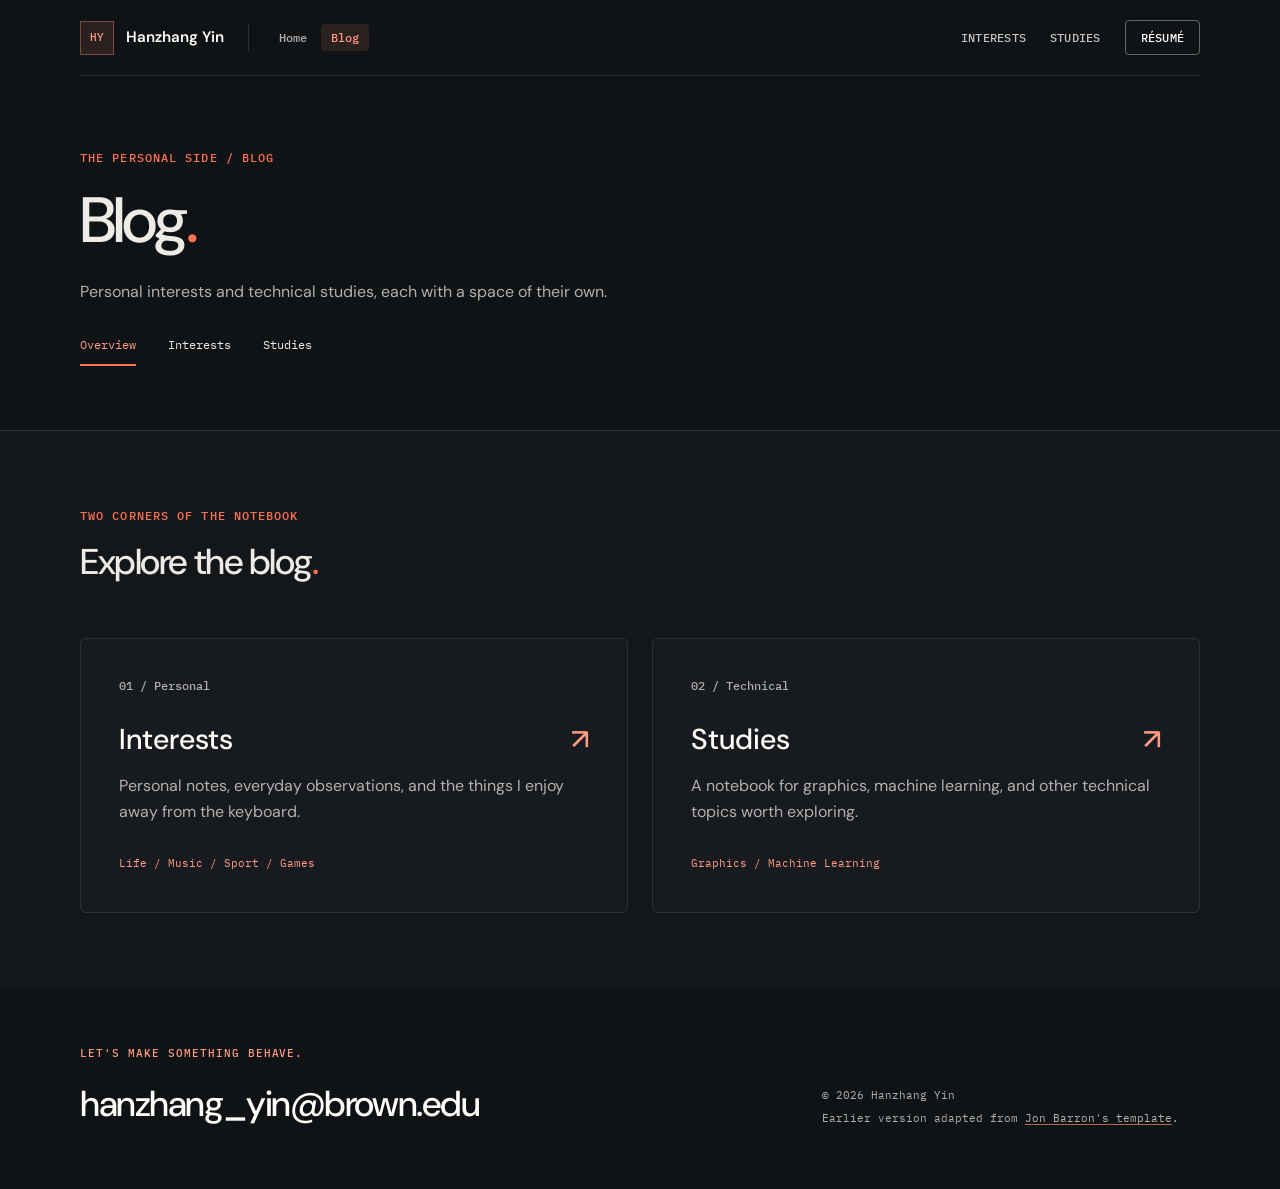
==== blog/blog.html @ fe423f57 "1. Re-frame webpage arrangement and style 2. Content Update - Sep 5th" ====
<!doctype html>
<html lang="en">
  <head>
    <meta charset="utf-8">
    <meta name="viewport" content="width=device-width, initial-scale=1">
    <meta name="description" content="Personal interests and technical studies, each with a space of their own.">
    <meta name="theme-color" content="#101316">
    <title>Blog — Hanzhang (Henry) Yin</title>
    <link rel="icon" type="image/x-icon" href="../images/favicon/favicon.ico">
    <link rel="stylesheet" href="../stylesheet.css">
  </head>
  <body class="blog-page">
    <a class="skip-link" href="#main-content">Skip to content</a>
    <header class="site-header">
      <nav class="site-nav shell" aria-label="Primary navigation">
        <div class="site-identity">
          <a class="wordmark" href="../index.html" aria-label="Hanzhang Yin, home">
            <span class="wordmark-mark" aria-hidden="true">HY</span>
            <span>Hanzhang Yin</span>
          </a>
          <div class="page-switch" role="group" aria-label="Page selection">
            <a href="../index.html">Home</a>
            <a href="blog.html" aria-current="page">Blog</a>
          </div>
        </div>
        <div class="nav-links">
          <a href="interests/blog-interests.html">Interests</a>
          <a href="studies/blog-studies.html">Studies</a>
          <a class="nav-resume" href="../data/CV_HanzhangYin.pdf">Résumé</a>
        </div>
      </nav>
    </header>

    <main id="main-content">
      <section class="blog-intro" id="top" aria-labelledby="blog-title">
        <div class="shell">
          <p class="eyebrow">The personal side / Blog</p>
          <h1 id="blog-title">Blog<span class="heading-period">.</span></h1>
          <p>Personal interests and technical studies, each with a space of their own.</p>
          <nav class="blog-subnav" aria-label="Blog pages">
            <a href="blog.html" aria-current="page">Overview</a>
            <a href="interests/blog-interests.html">Interests</a>
            <a href="studies/blog-studies.html">Studies</a>
          </nav>
        </div>
      </section>

      <section class="section section-paper" aria-labelledby="browse-heading">
        <div class="shell">
          <div class="section-heading compact-heading">
            <div>
              <p class="section-index">Two corners of the notebook</p>
              <h2 id="browse-heading">Explore the blog<span class="heading-period">.</span></h2>
            </div>
          </div>
          <div class="blog-category-grid">
            <a class="blog-category" href="interests/blog-interests.html" id="notes">
              <span class="project-kicker">01 / Personal</span>
              <h3>Interests <span aria-hidden="true">↗</span></h3>
              <p>Personal notes, everyday observations, and the things I enjoy away from the keyboard.</p>
              <span class="blog-category-meta">Life / Music / Sport / Games</span>
            </a>
            <a class="blog-category" href="studies/blog-studies.html" id="graphics-studies">
              <span class="project-kicker">02 / Technical</span>
              <h3>Studies <span aria-hidden="true">↗</span></h3>
              <p>A notebook for graphics, machine learning, and other technical topics worth exploring.</p>
              <span class="blog-category-meta">Graphics / Machine Learning</span>
            </a>
          </div>
        </div>
      </section>
    </main>

    <footer class="site-footer">
      <div class="shell footer-grid">
        <div>
          <p class="footer-kicker">Let's make something behave.</p>
          <a class="footer-email" href="mailto:hanzhang_yin@brown.edu">hanzhang_yin@brown.edu</a>
        </div>
        <div class="footer-meta">
          <p>© 2026 Hanzhang Yin</p>
          <p>
            Earlier version adapted from
            <a href="https://github.com/jonbarron/jonbarron.github.io" target="_blank" rel="noopener noreferrer">Jon Barron's template</a>.
          </p>
        </div>
      </div>
    </footer>
  </body>
</html>
---- stylesheet.css ----
@import url("https://fonts.googleapis.com/css2?family=DM+Sans:wght@400;500;600&family=IBM+Plex+Mono:wght@400;500&display=swap");

:root {
  --ink: #101316;
  --ink-soft: #171b1f;
  --paper: #14171a;
  --paper-deep: #282b2f;
  --cream: #1b1e22;
  --white: #fffdf8;
  --text: #eeeae5;
  --muted: #b3b0ac;
  --line: #2d3033;
  --line-dark: #2d3033;
  --accent: #ff7354;
  --accent-bright: #ff9b82;
  --display: "DM Sans", "Helvetica Neue", Arial, sans-serif;
  --mono: "IBM Plex Mono", "SFMono-Regular", Consolas, monospace;
  --shell: 1120px;
}

* {
  box-sizing: border-box;
}

html {
  scroll-behavior: smooth;
  scroll-padding-top: 24px;
}

::selection {
  background: #ff7354;
  color: #101316;
}

body {
  margin: 0;
  background: var(--paper);
  color: var(--text);
  font-family: var(--display);
  font-size: 16px;
  line-height: 1.65;
  -webkit-font-smoothing: antialiased;
}

img {
  display: block;
  width: 100%;
  max-width: 100%;
}

a {
  color: inherit;
  text-decoration-color: #b96855;
  text-underline-offset: 0.22em;
  transition: color 160ms ease, border-color 160ms ease, background-color 160ms ease;
}

a:hover {
  color: var(--accent);
}

a:focus-visible {
  outline: 2px solid var(--accent-bright);
  outline-offset: 4px;
}

h1,
h2,
h3,
h4,
p {
  margin-top: 0;
}

h1,
h2,
h3,
h4 {
  line-height: 1.08;
}

.shell {
  width: min(var(--shell), calc(100% - 64px));
  margin-inline: auto;
}

.skip-link {
  position: fixed;
  z-index: 100;
  top: 12px;
  left: 12px;
  padding: 8px 12px;
  transform: translateY(-150%);
  background: var(--accent);
  color: var(--ink);
  font: 500 0.8rem/1 var(--mono);
}

.skip-link:focus {
  transform: translateY(0);
}

.site-header {
  position: absolute;
  z-index: 20;
  top: 0;
  right: 0;
  left: 0;
  color: var(--white);
}

.site-nav {
  min-height: 76px;
  display: flex;
  align-items: center;
  justify-content: space-between;
  border-bottom: 1px solid var(--line-dark);
}

.wordmark {
  display: inline-flex;
  align-items: center;
  gap: 12px;
  color: var(--white);
  font-size: 0.95rem;
  font-weight: 600;
  text-decoration: none;
}

.wordmark:hover {
  color: var(--white);
}

.site-identity {
  display: flex;
  align-items: center;
  gap: 24px;
  flex-shrink: 0;
}

.page-switch {
  display: flex;
  gap: 4px;
  padding-left: 20px;
  border-left: 1px solid var(--line);
}

.page-switch a {
  padding: 8px 10px;
  border-radius: 4px;
  font: 500 0.72rem/1 var(--mono);
  color: var(--muted);
  text-decoration: none;
}

.page-switch a[aria-current] {
  color: var(--accent-bright);
  background: #29201f;
}

.page-switch a:hover {
  color: var(--white);
  background: var(--ink-soft);
}

.wordmark-mark {
  display: grid;
  width: 34px;
  height: 34px;
  place-items: center;
  border: 1px solid #7b4b40;
  background: #29201f;
  color: var(--accent-bright);
  font: 500 0.67rem/1 var(--mono);
  letter-spacing: -0.04em;
}

.nav-links {
  display: flex;
  align-items: center;
  gap: 24px;
  font: 500 0.72rem/1 var(--mono);
  letter-spacing: 0.02em;
  text-transform: uppercase;
}

.nav-links a {
  color: rgba(255, 253, 248, 0.76);
  text-decoration: none;
}

.nav-links a:hover {
  color: var(--white);
}

.nav-links .nav-resume {
  padding: 11px 15px;
  border: 1px solid #656461;
  border-radius: 4px;
  color: var(--white);
}

.nav-links .nav-resume:hover {
  border-color: var(--accent-bright);
  background: var(--accent);
  color: var(--ink);
}

.hero {
  padding: 126px 0 52px;
  overflow: hidden;
  background:
    radial-gradient(ellipse at 90% 15%, rgba(228, 90, 61, 0.045), transparent 55%),
    var(--ink);
  color: var(--white);
}

.intro-layout {
  display: grid;
  grid-template-columns: minmax(0, 1fr) 252px;
  gap: 64px;
  align-items: center;
}

.research-focus {
  padding: 8px 0 8px 24px;
  border-left: 1px solid #5e4038;
}

.focus-label,
.focus-methods,
.research-focus > a,
.viewport-label {
  font: 400 0.72rem/1.6 var(--mono);
}

.focus-label {
  color: var(--accent);
  letter-spacing: 0.09em;
  text-transform: uppercase;
}

.research-focus h2 {
  font-size: 1.2rem;
  font-weight: 500;
  line-height: 1.4;
}

.research-focus > p:not(.focus-label) {
  color: var(--muted);
  font-size: 0.9rem;
}

.focus-methods {
  display: flex;
  flex-wrap: wrap;
  gap: 8px;
  margin: 18px 0;
  color: var(--muted);
}

.focus-methods span + span::before {
  content: "/ ";
  color: #ff7354;
}

.research-focus > a {
  color: var(--accent);
  text-decoration: none;
}

.hero-copy {
  min-width: 0;
  max-width: 820px;
}

.eyebrow,
.section-index,
.project-kicker {
  margin-bottom: 20px;
  color: var(--accent);
  font: 500 0.72rem/1.35 var(--mono);
  letter-spacing: 0.095em;
  text-transform: uppercase;
}

.project-kicker {
  margin-bottom: 14px;
  color: var(--muted);
  font-size: 0.72rem;
  line-height: 1.6;
  letter-spacing: 0;
  text-transform: none;
}

.hero h1 {
  margin-bottom: 24px;
  font-size: clamp(2.6rem, 3.8vw, 3.4rem);
  font-weight: 500;
  letter-spacing: -0.045em;
}

.preferred-name {
  color: var(--muted);
}

.hero-lede {
  max-width: 780px;
  margin-bottom: 18px;
  color: var(--white);
  font-family: var(--mono);
  font-size: clamp(1rem, 1.45vw, 1.2rem);
  line-height: 1.65;
  letter-spacing: -0.01em;
}

.typewriter-source.is-enhanced {
  position: absolute;
  width: 1px;
  height: 1px;
  padding: 0;
  overflow: hidden;
  clip-path: inset(50%);
  white-space: nowrap;
}

.typewriter-word {
  display: inline-block;
  white-space: nowrap;
}

.typewriter-letter {
  position: relative;
  opacity: 0;
}

.typewriter-letter.is-revealed {
  opacity: 1;
}

.typewriter-letter.is-cursor::after {
  content: "";
  position: absolute;
  top: 0.05em;
  bottom: 0.05em;
  right: -2px;
  width: 2px;
  background: var(--accent);
  animation: typing-cursor 700ms step-end infinite;
}

@keyframes typing-cursor {
  50% { opacity: 0; }
}

.hero-note {
  max-width: 720px;
  margin-bottom: 24px;
  color: var(--muted);
  font-size: 0.95rem;
}

.hero-actions {
  display: flex;
  flex-wrap: wrap;
  gap: 12px;
  margin-bottom: 24px;
}

.button {
  display: inline-flex;
  min-height: 44px;
  align-items: center;
  justify-content: center;
  padding: 0 19px;
  font: 500 0.75rem/1 var(--mono);
  letter-spacing: 0.02em;
  text-decoration: none;
  text-transform: uppercase;
  border-radius: 4px;
}

.button-primary {
  background: var(--accent);
  color: var(--ink);
}

.button-primary:hover {
  background: var(--accent-bright);
  color: var(--ink);
}

.button-quiet {
  border: 1px solid #656461;
  color: var(--white);
}

.button-quiet:hover {
  border-color: var(--white);
  color: var(--white);
}

.profile-links {
  display: flex;
  flex-wrap: wrap;
  gap: 10px 22px;
}

.profile-links a {
  color: var(--muted);
  font: 400 0.72rem/1.4 var(--mono);
  text-decoration: none;
}

.profile-links a::after {
  content: " ↗";
  color: var(--accent-bright);
}

.profile-links a:hover {
  color: var(--white);
}

.section {
  padding: clamp(64px, 6vw, 88px) 0;
  border-top: 1px solid var(--line);
}

.section-dark {
  background: var(--ink-soft);
  color: var(--white);
}

#work {
  padding-top: 40px;
}

.section-paper {
  background: var(--paper);
}

.section-cream {
  background: var(--cream);
}

.section-heading {
  display: grid;
  grid-template-columns: minmax(0, 1fr) minmax(270px, 0.6fr);
  gap: 56px;
  align-items: end;
  margin-bottom: 32px;
  padding-bottom: 24px;
  border-bottom: 0;
}

.section-heading h2,
.about-copy h2 {
  margin-bottom: 0;
  font-size: clamp(1.85rem, 2.8vw, 2.5rem);
  font-weight: 500;
  letter-spacing: -0.04em;
}

.heading-period {
  color: var(--accent);
}

.section-heading > p {
  margin-bottom: 4px;
  color: var(--muted);
  font-size: 0.9rem;
}

.section-heading-dark {
  border-color: var(--line-dark);
}

.section-heading-dark > p {
  color: var(--muted);
}

.compact-heading {
  grid-template-columns: 1fr;
  margin-bottom: 32px;
}

.featured-grid {
  display: grid;
  grid-template-columns: repeat(12, minmax(0, 1fr));
  gap: 28px 24px;
}

.project-card {
  grid-column: span 6;
  display: flex;
  min-width: 0;
  flex-direction: column;
  border: 1px solid var(--line-dark);
  background: #191c20;
  border-radius: 8px;
  overflow: hidden;
  transition: border-color 180ms ease;
}

.project-card:hover,
.project-card:focus-within {
  border-color: #b96855;
}

.viewport-label {
  display: flex;
  justify-content: space-between;
  flex-wrap: wrap;
  gap: 4px 16px;
  padding: 10px 18px;
  border-bottom: 1px solid var(--line);
  background: #1d2024;
  color: var(--muted);
}

.viewport-label span:first-child {
  color: #d0cbc5;
}

.project-card-wide {
  grid-column: span 6;
}

.project-card-tall {
  grid-column: span 6;
}

.refined-project-image {
  position: relative;
}

.project-image.refined-project-image img,
.research-image.refined-project-image img {
  object-fit: contain;
}

.research-image.refined-project-image {
  background: #fff3e0;
}

.research-image.refined-project-image.dark-cover {
  background: #24282c;
}

.cover-note {
  position: absolute;
  right: 6px;
  bottom: 6px;
  padding: 3px 5px;
  border-radius: 3px;
  background: rgba(16, 19, 22, 0.88);
  color: #dedbd5;
  font: 400 9px/1.3 var(--mono);
  pointer-events: none;
}

.project-image {
  display: block;
  aspect-ratio: 16 / 10;
  flex-shrink: 0;
  overflow: hidden;
  border-bottom: 1px solid var(--line-dark);
  background: #101316;
}

.project-card-wide .project-image,
.project-card-tall .project-image {
  aspect-ratio: 16 / 10;
}

.project-image img {
  height: 100%;
  object-fit: cover;
  transition: transform 350ms ease, filter 350ms ease;
}

a.project-image:hover img {
  transform: scale(1.018);
  filter: brightness(1.05);
}

.project-image.image-contain img,
.image-contain img {
  padding: 28px;
  object-fit: contain;
}

.project-copy {
  display: flex;
  flex: 1;
  flex-direction: column;
  align-items: flex-start;
  padding: 24px;
}

.project-copy > .project-meta {
  margin-top: auto;
  padding-top: 12px;
}

.project-details {
  width: 100%;
  margin: 0 0 12px;
  color: var(--muted);
  font-size: 0.94rem;
}

.project-details summary {
  width: fit-content;
  padding: 6px 0;
  cursor: pointer;
  color: var(--accent);
  font: 400 0.73rem/1.5 var(--mono);
}

.project-details summary:focus-visible {
  outline: 2px solid var(--accent);
  outline-offset: 4px;
}

.project-details p {
  margin: 12px 0 0;
}

.project-copy h3,
.research-copy h3,
.experience-card h3 {
  margin-bottom: 15px;
  font-size: clamp(1.35rem, 1.9vw, 1.7rem);
  font-weight: 500;
  letter-spacing: -0.035em;
}

.project-copy h3 a,
.research-copy h3 a,
.experience-card h3 a,
.small-project h4 a,
.study-card h4 a {
  text-decoration: none;
}

.project-copy > p:not(.project-kicker, .project-meta) {
  color: #c8c4bf;
  font-size: 0.95rem;
}

.project-meta {
  margin-bottom: 0;
  color: var(--muted);
  font: 400 0.72rem/1.65 var(--mono);
}

.research-list {
  border-top: 1px solid var(--line);
}

.research-row {
  display: grid;
  grid-template-columns: 44px 164px minmax(0, 1fr);
  gap: 28px;
  align-items: center;
  padding: 32px 0;
  border-bottom: 1px solid var(--line);
}

.research-number {
  align-self: start;
  padding-top: 4px;
  color: var(--accent);
  font: 500 0.68rem/1 var(--mono);
}

.research-image {
  display: block;
  max-width: 164px;
  aspect-ratio: 4 / 3;
  overflow: hidden;
  border: 1px solid var(--line);
  background: #24282c;
  border-radius: 5px;
}

.research-image img {
  height: 100%;
  object-fit: cover;
}

.research-image.image-contain img {
  object-fit: contain;
  padding: 10px;
}

.research-copy {
  max-width: 720px;
  padding-right: 0;
}

.research-copy .project-kicker {
  margin-bottom: 14px;
}

.research-copy > p:not(.project-kicker, .project-meta) {
  color: var(--muted);
}

.research-copy .project-meta,
.experience-card .project-meta {
  color: var(--muted);
}

.experience-grid {
  display: grid;
  grid-template-columns: repeat(2, minmax(0, 1fr));
  gap: 32px;
}

.experience-card {
  padding: 28px 0 0;
  border-top: 1px solid var(--line);
}

.experience-topline {
  display: flex;
  justify-content: space-between;
  gap: 20px;
  margin-bottom: 28px;
  color: var(--muted);
  font: 400 0.69rem/1.45 var(--mono);
  text-transform: uppercase;
}

.experience-topline p {
  margin: 0;
}

.experience-card ul {
  margin: 20px 0 24px;
  padding-left: 1.2em;
  color: var(--muted);
}

.experience-card li {
  margin-bottom: 10px;
  padding-left: 6px;
}

.collection-title {
  margin: 0 0 25px;
  font: 500 0.76rem/1 var(--mono);
  letter-spacing: 0.08em;
  text-transform: uppercase;
}

.collection-link {
  margin: 32px 0 0;
  font: 400 0.78rem/1.6 var(--mono);
  color: var(--accent-bright);
}

.work-grid {
  display: grid;
  grid-template-columns: repeat(2, minmax(0, 1fr));
  gap: 0 32px;
}

.small-project {
  display: grid;
  grid-template-columns: 104px minmax(0, 1fr);
  gap: 20px;
  align-items: center;
  padding: 24px 0;
  border-top: 1px solid var(--line);
}

.small-project > a {
  aspect-ratio: 1;
  overflow: hidden;
  background: var(--paper-deep);
  border-radius: 5px;
}

.small-project img {
  height: 100%;
  object-fit: contain;
}

.small-project h3,
.small-project h4,
.study-card h3,
.study-card h4 {
  margin-bottom: 10px;
  font-size: 1.25rem;
  font-weight: 500;
  letter-spacing: -0.025em;
}

.small-project p:last-child,
.study-card p {
  margin-bottom: 0;
  color: var(--muted);
  font-size: 0.92rem;
}

.small-project .project-kicker {
  margin-bottom: 12px;
  font-size: 0.7rem;
}

.project-resource-links {
  display: flex;
  flex-wrap: wrap;
  gap: 8px 16px;
  margin-top: 12px;
  font: 400 0.7rem/1.5 var(--mono);
}

.project-resource-links a {
  color: var(--accent-bright);
  text-decoration: none;
}

.study-grid {
  display: grid;
  grid-template-columns: repeat(4, minmax(0, 1fr));
  gap: 24px;
}

.study-card {
  min-width: 0;
}

.study-card > a:first-child {
  display: block;
  aspect-ratio: 4 / 3;
  margin-bottom: 22px;
  overflow: hidden;
  background: var(--paper-deep);
  border: 1px solid var(--line);
  border-radius: 5px;
}

.study-card img {
  height: 100%;
  object-fit: contain;
}

.section-about {
  background: var(--ink-soft);
}

.about-grid {
  display: grid;
  grid-template-columns: 260px minmax(0, 1fr);
  gap: clamp(40px, 7vw, 96px);
  align-items: start;
}

.about-portrait {
  position: sticky;
  top: 32px;
}

.about-portrait img {
  aspect-ratio: 4 / 5;
  object-fit: cover;
  filter: saturate(0.76) contrast(1.02);
  border-radius: 6px;
}

.about-portrait p {
  margin-top: 13px;
  color: var(--muted);
  font: 400 0.67rem/1.5 var(--mono);
  text-transform: uppercase;
}

.about-copy h2 {
  margin-bottom: 24px;
}

.about-copy > p:not(.section-index) {
  max-width: 720px;
  color: var(--muted);
  font-size: 1.02rem;
}

.about-copy .about-lede {
  color: var(--text);
  font-size: 1.08rem;
  line-height: 1.55;
}

.interests {
  display: flex;
  flex-wrap: wrap;
  gap: 9px;
  margin-top: 38px;
}

.interests span {
  padding: 8px 11px;
  border-bottom: 1px solid var(--line);
  color: var(--muted);
  font: 400 0.68rem/1 var(--mono);
  text-transform: uppercase;
}

.site-footer {
  padding: 56px 0;
  background: var(--ink);
  color: var(--white);
}

.footer-grid {
  display: grid;
  grid-template-columns: minmax(0, 1.1fr) minmax(280px, 0.6fr);
  gap: 48px;
  align-items: end;
}

.footer-kicker {
  margin-bottom: 14px;
  color: var(--accent-bright);
  font: 500 0.68rem/1.3 var(--mono);
  letter-spacing: 0.09em;
  text-transform: uppercase;
}

.footer-email {
  font-size: clamp(1.5rem, 2.8vw, 2.6rem);
  font-weight: 500;
  letter-spacing: -0.04em;
  text-decoration: none;
}

.footer-meta {
  color: var(--muted);
  font: 400 0.66rem/1.6 var(--mono);
}

.footer-meta p {
  margin-bottom: 6px;
}

.footer-meta a {
  color: rgba(255, 253, 248, 0.68);
}

.blog-intro {
  padding: 150px 0 64px;
  background: var(--ink);
}

.blog-intro h1 {
  max-width: 850px;
  margin-bottom: 24px;
  font-size: clamp(2.5rem, 5vw, 4.5rem);
  font-weight: 500;
  letter-spacing: -0.055em;
}

.blog-intro .shell > p:last-of-type {
  max-width: 580px;
  color: var(--muted);
}

.blog-subnav {
  display: flex;
  flex-wrap: wrap;
  gap: 16px 32px;
  margin-top: 30px;
  font: 400 0.78rem/1.5 var(--mono);
}

.blog-subnav a {
  padding-bottom: 10px;
  border-bottom: 2px solid transparent;
  text-decoration: none;
}

.blog-subnav a[aria-current] {
  border-bottom-color: var(--accent);
  color: var(--accent-bright);
}

.blog-category-grid {
  display: grid;
  grid-template-columns: repeat(2, minmax(0, 1fr));
  gap: 24px;
}

.blog-category {
  display: block;
  padding: clamp(24px, 3vw, 40px);
  border: 1px solid var(--line);
  border-radius: 6px;
  background: var(--ink-soft);
  text-decoration: none;
}

.blog-category:hover {
  border-color: var(--accent);
}

.blog-category .project-kicker {
  display: block;
  margin-bottom: 28px;
}

.blog-category h3 {
  display: flex;
  justify-content: space-between;
  gap: 16px;
  margin-bottom: 18px;
  color: var(--white);
  font-size: 1.8rem;
  font-weight: 500;
}

.blog-category h3 span {
  color: var(--accent-bright);
}

.blog-category p {
  color: var(--muted);
}

.blog-category-meta {
  display: block;
  margin-top: 30px;
  font: 400 0.7rem/1.6 var(--mono);
  color: var(--accent-bright);
}

.study-topics {
  display: flex;
  flex-wrap: wrap;
  gap: 16px 32px;
  padding-block: 24px;
  font: 400 0.78rem/1.6 var(--mono);
}

.study-topics a {
  padding-bottom: 7px;
  border-bottom: 1px solid transparent;
  text-decoration: none;
}

.study-topics a[aria-current="page"] {
  border-bottom-color: var(--accent);
  color: var(--accent-bright);
}

.study-topics span {
  display: inline-block;
  margin-left: 10px;
  color: var(--muted);
  font-size: 0.66rem;
}

.study-topic-grid {
  display: grid;
  grid-template-columns: repeat(2, minmax(0, 1fr));
  gap: 24px;
}

.study-topic-card {
  display: grid;
  grid-template-columns: 40px minmax(0, 1fr);
  gap: 24px;
  min-height: 260px;
  padding: clamp(24px, 3vw, 38px);
  border: 1px solid var(--line);
  border-radius: 7px;
  background: var(--ink-soft);
  text-decoration: none;
  transition: border-color 180ms ease, transform 180ms ease;
}

.study-topic-card:hover {
  transform: translateY(-2px);
  border-color: var(--accent);
}

.study-topic-number {
  color: var(--accent);
  font: 500 0.7rem/1.5 var(--mono);
}

.study-topic-card h3 {
  display: flex;
  justify-content: space-between;
  gap: 20px;
  margin: 20px 0 16px;
  color: var(--white);
  font-size: clamp(1.45rem, 2.4vw, 2rem);
  font-weight: 500;
}

.study-topic-card h3 span {
  color: var(--accent-bright);
}

.study-topic-card p:not(.project-kicker) {
  margin-bottom: 0;
  color: var(--muted);
}

.study-topic-count {
  grid-column: 2;
  align-self: end;
  color: var(--accent-bright);
  font: 400 0.68rem/1.5 var(--mono);
}

.notes-layout {
  display: grid;
  grid-template-columns: 1.2fr 1fr;
  gap: 48px;
}

.notes-empty,
.blog-interests {
  padding-top: 24px;
  border-top: 1px solid var(--line);
}

.notes-layout h3 {
  font-size: 1.2rem;
  font-weight: 500;
}

.notes-empty > p:last-of-type {
  margin-bottom: 0;
  color: var(--muted);
}

.blog-interests .interests {
  margin-top: 24px;
}

.interest-stories {
  display: grid;
  grid-template-columns: repeat(3, minmax(0, 1fr));
  gap: 32px;
}

.interest-story {
  min-width: 0;
  overflow: hidden;
  border: 1px solid var(--line);
  border-radius: 7px;
  background: var(--ink-soft);
}

.interest-visual {
  aspect-ratio: 16 / 10;
  margin: 0;
  overflow: hidden;
  border-bottom: 1px solid var(--line);
  background: var(--paper-deep);
}

.interest-visual img {
  height: 100%;
  object-fit: cover;
}

.interest-visual-trumpet img {
  object-position: center 77%;
}

.fps-gallery {
  display: grid;
  grid-template-rows: repeat(2, minmax(0, 1fr));
}

.fps-gallery > a {
  position: relative;
  min-height: 0;
  overflow: hidden;
}

.fps-gallery > a:first-child {
  border-bottom: 1px solid rgba(255, 253, 248, 0.24);
}

.fps-gallery img {
  height: 100%;
  object-fit: cover;
  transition: transform 350ms ease, filter 350ms ease;
}

.fps-gallery > a:hover img {
  transform: scale(1.018);
  filter: brightness(1.05);
}

.fps-gallery span {
  position: absolute;
  bottom: 9px;
  left: 10px;
  padding: 4px 7px;
  border-radius: 3px;
  background: rgba(16, 19, 22, 0.84);
  color: var(--white);
  font: 500 0.63rem/1.3 var(--mono);
}

.interest-copy {
  padding: clamp(24px, 3vw, 34px);
}

.interest-copy h3 {
  margin-bottom: 14px;
  color: var(--white);
  font-size: 1.5rem;
  font-weight: 500;
}

.interest-copy > p:not(.project-kicker) {
  margin-bottom: 24px;
  color: var(--muted);
}

.interest-copy .interests {
  margin-top: 0;
}

.interest-copy .image-credit {
  margin: 18px 0 0;
  color: #85827e;
  font: 400 0.63rem/1.6 var(--mono);
}

.blog-page .study-grid {
  grid-template-columns: repeat(2, minmax(0, 1fr));
  gap: 48px 32px;
}

@media (max-width: 1100px) {
  .site-nav {
    flex-wrap: wrap;
    gap: 16px 24px;
    padding-block: 16px;
  }

  .hero,
  .blog-intro {
    padding-top: 166px;
  }
}

@media (max-width: 980px) {
  .intro-layout {
    grid-template-columns: minmax(0, 1fr);
    gap: 32px;
  }

  .research-focus {
    max-width: 620px;
  }

  .project-card-wide,
  .project-card-tall {
    grid-column: span 6;
  }

  .research-row {
    grid-template-columns: 36px 140px minmax(0, 1fr);
    gap: 22px;
  }

  .study-grid {
    grid-template-columns: repeat(2, minmax(0, 1fr));
  }

  .interest-stories {
    grid-template-columns: repeat(2, minmax(0, 1fr));
  }
}

@media (max-width: 760px) {
  .shell {
    width: min(100% - 40px, var(--shell));
  }

  .site-nav {
    min-height: 72px;
  }

  .nav-links {
    gap: 14px;
    width: 100%;
    justify-content: flex-end;
  }

  .nav-links a:not(.nav-resume) {
    display: none;
  }

  .nav-links a[href="#work"],
  .nav-links a[href="#tools"] {
    display: inline-block;
  }

  .hero {
    padding-top: 154px;
  }

  .blog-intro {
    padding-top: 154px;
  }

  .notes-layout,
  .interest-stories,
  .study-topic-grid,
  .blog-category-grid {
    grid-template-columns: 1fr;
    gap: 32px;
  }

  .hero h1 {
    font-size: clamp(2.1rem, 7vw, 3.3rem);
  }

  .section-heading {
    grid-template-columns: 1fr;
    gap: 25px;
  }

  .project-card,
  .project-card-wide,
  .project-card-tall {
    grid-column: span 12;
  }

  .research-row {
    grid-template-columns: 42px minmax(0, 1fr);
  }

  .research-image,
  .research-copy {
    grid-column: 2;
  }

  .research-copy {
    padding: 4px 0 8px;
  }

  .experience-grid,
  .work-grid,
  .about-grid,
  .footer-grid {
    grid-template-columns: 1fr;
  }

  .experience-card {
    min-height: auto;
  }

  .experience-topline {
    margin-bottom: 24px;
  }

  .small-project {
    grid-template-columns: 104px minmax(0, 1fr);
  }

  .about-portrait {
    position: static;
    max-width: 260px;
  }

  .footer-grid {
    gap: 48px;
  }
}

@media (max-width: 520px) {
  body {
    font-size: 15px;
  }

  .shell {
    width: min(100% - 40px, var(--shell));
  }

  .wordmark span:last-child {
    display: none;
  }

  .site-identity {
    gap: 16px;
  }

  .page-switch {
    padding-left: 16px;
  }

  .hero {
    padding-bottom: 36px;
  }

  .research-focus {
    padding: 4px 0 4px 18px;
  }

  .research-focus h2 {
    margin-bottom: 10px;
  }

  .research-focus .focus-label {
    margin-bottom: 12px;
  }

  .focus-methods {
    display: flex;
    flex-wrap: wrap;
    gap: 6px 8px;
    margin: 12px 0;
  }

  .hero-actions {
    gap: 10px;
  }

  .button {
    padding-inline: 14px;
    font-size: 0.7rem;
  }

  .section {
    padding: 56px 0;
  }

  .section-heading {
    margin-bottom: 24px;
    gap: 16px;
  }

  .section-heading h2,
  .about-copy h2 {
    font-size: clamp(1.9rem, 8vw, 2.5rem);
  }

  .project-copy {
    padding: 23px 20px;
  }

  .project-image.image-contain img,
  .image-contain img {
    padding: 18px;
  }

  .research-row {
    grid-template-columns: 1fr;
    gap: 15px;
    padding: 24px 0 34px;
  }

  .research-image,
  .research-copy {
    grid-column: 1;
  }

  .experience-card {
    padding: 24px 0 0;
  }

  .experience-topline {
    align-items: flex-start;
    flex-direction: column;
    gap: 7px;
  }

  .small-project {
    grid-template-columns: 76px minmax(0, 1fr);
    gap: 16px;
  }

  .small-project > a {
    aspect-ratio: 1;
  }

  .study-grid,
  .blog-page .study-grid {
    grid-template-columns: 1fr;
  }

  .study-topics {
    gap: 12px 22px;
  }

  .study-topic-card {
    min-height: 220px;
  }

  .footer-email {
    font-size: clamp(1.35rem, 7vw, 2rem);
  }
}

@media (prefers-reduced-motion: reduce) {
  .typewriter-letter {
    opacity: 1;
  }

  .typewriter-letter.is-cursor::after {
    display: none;
    animation: none;
  }

  html {
    scroll-behavior: auto;
  }

  *,
  *::before,
  *::after {
    scroll-behavior: auto !important;
    transition-duration: 0.01ms !important;
  }
}
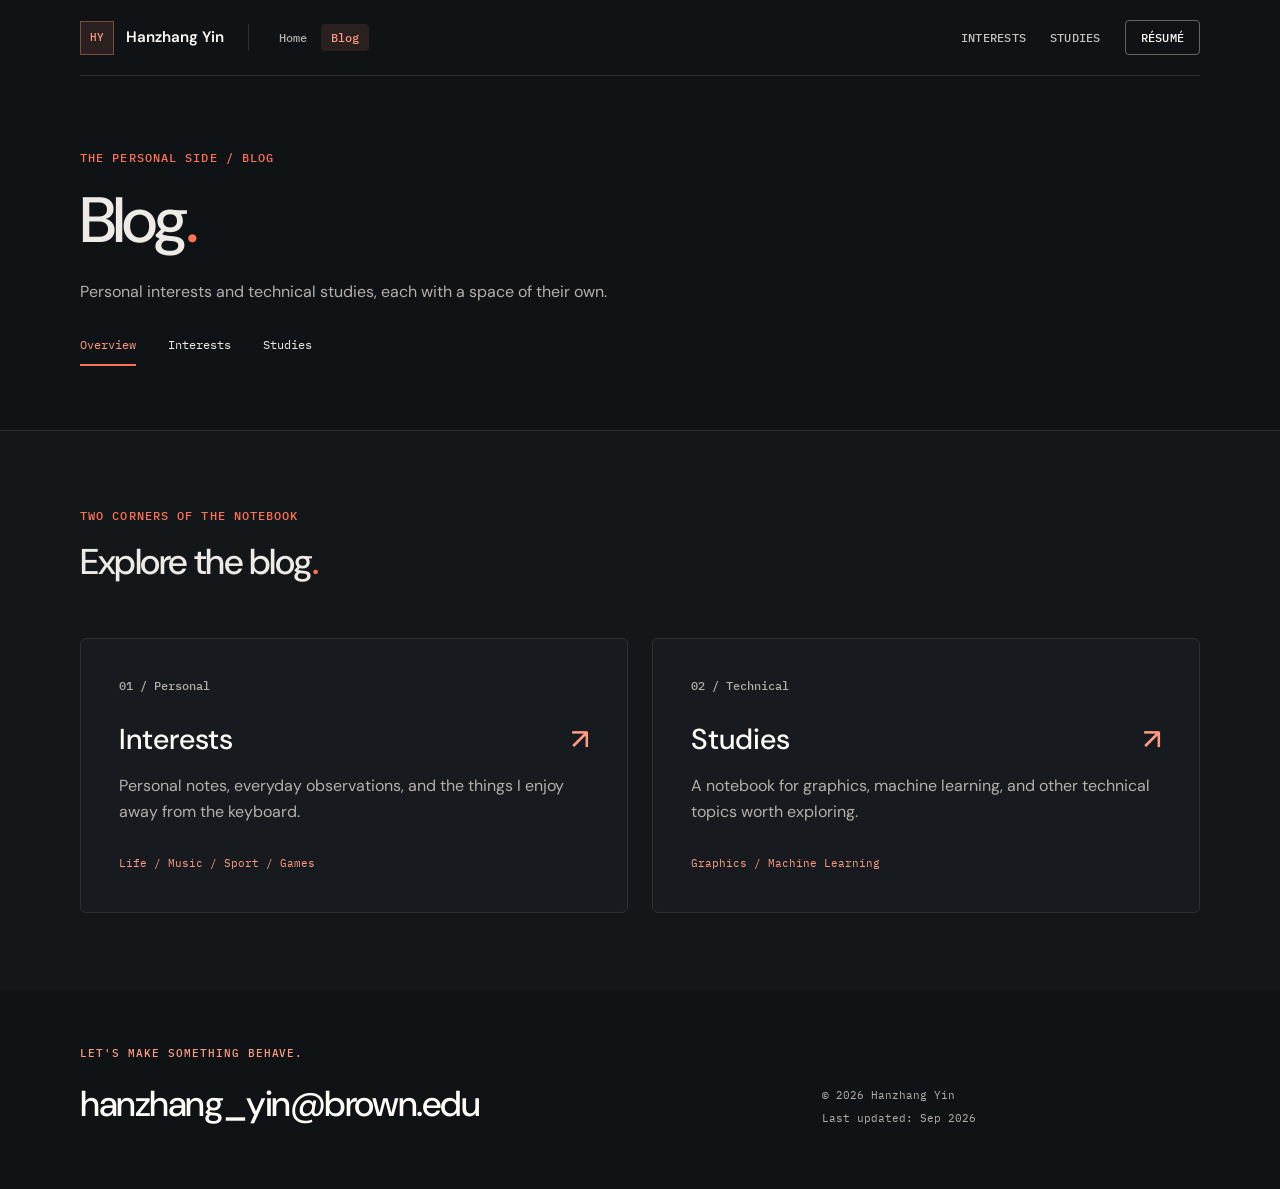
==== commit 71eb619d: "update - Sep 5th" ====
--- a/blog/blog.html
+++ b/blog/blog.html
@@ -79,10 +79,7 @@
         </div>
         <div class="footer-meta">
           <p>© 2026 Hanzhang Yin</p>
-          <p>
-            Earlier version adapted from
-            <a href="https://github.com/jonbarron/jonbarron.github.io" target="_blank" rel="noopener noreferrer">Jon Barron's template</a>.
-          </p>
+          <p>Last updated: Sep 2026</p>
         </div>
       </div>
     </footer>
--- a/stylesheet.css
+++ b/stylesheet.css
@@ -561,7 +561,7 @@
 
 .project-image {
   display: block;
-  aspect-ratio: 16 / 10;
+  aspect-ratio: 2 / 1;
   flex-shrink: 0;
   overflow: hidden;
   border-bottom: 1px solid var(--line-dark);
@@ -570,7 +570,7 @@
 
 .project-card-wide .project-image,
 .project-card-tall .project-image {
-  aspect-ratio: 16 / 10;
+  aspect-ratio: 2 / 1;
 }
 
 .project-image img {
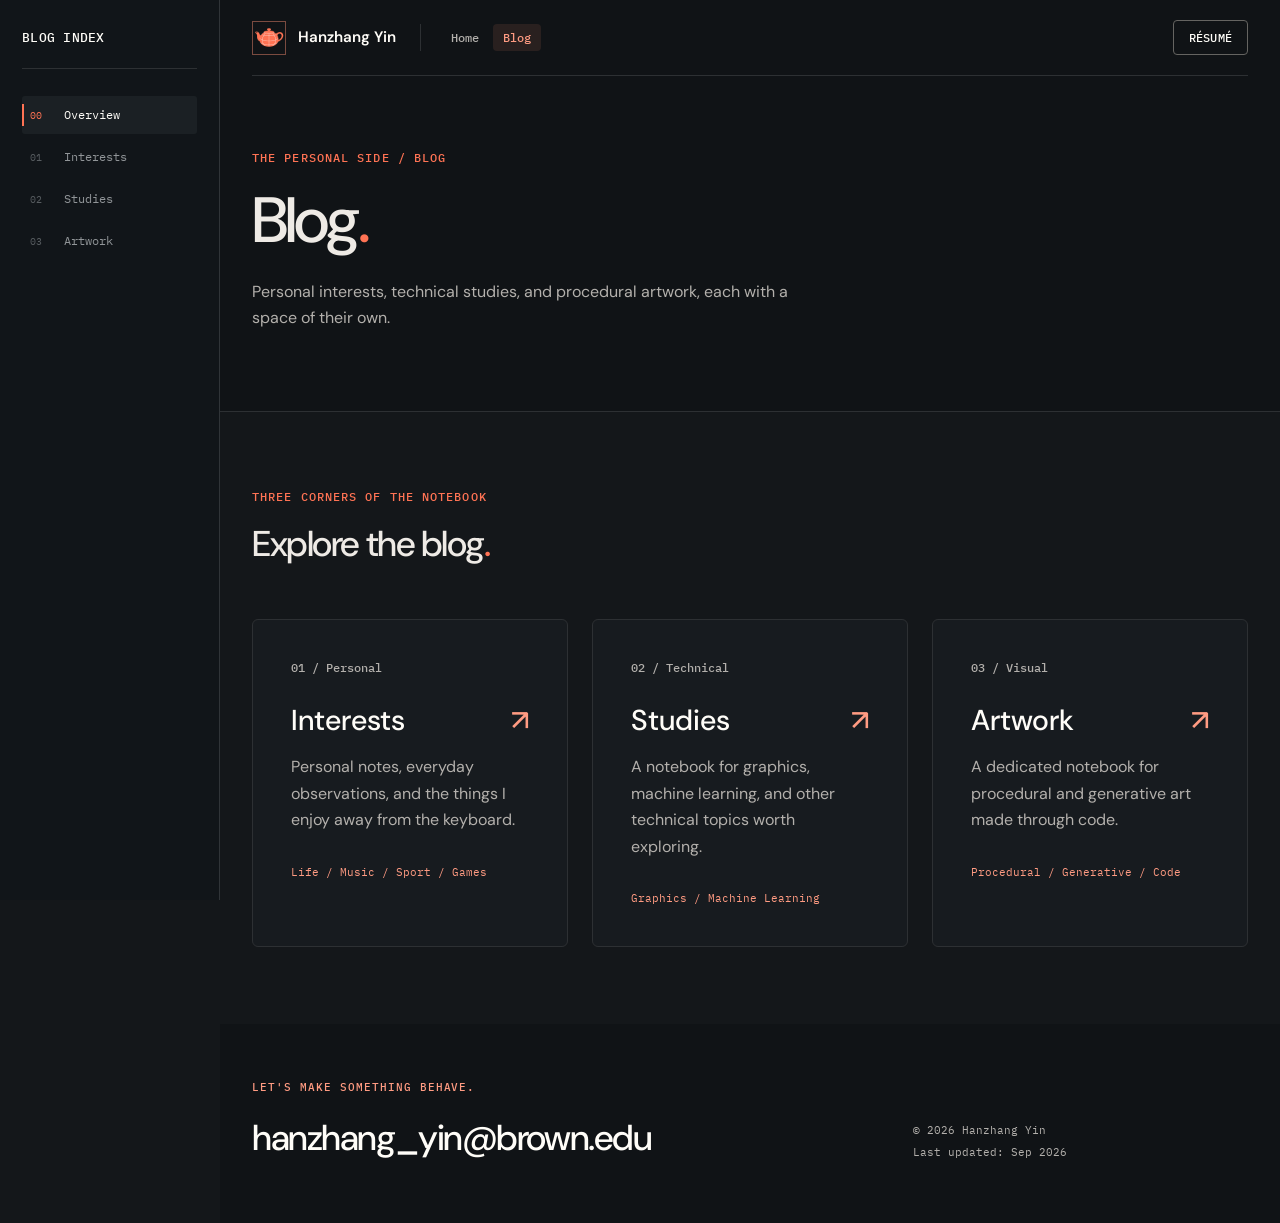
==== commit 645e700d: "update - Sep 5th" ====
--- a/blog/blog.html
+++ b/blog/blog.html
@@ -3,19 +3,20 @@
   <head>
     <meta charset="utf-8">
     <meta name="viewport" content="width=device-width, initial-scale=1">
-    <meta name="description" content="Personal interests and technical studies, each with a space of their own.">
+    <meta name="description" content="Personal interests, technical studies, and procedural artwork, each with a space of their own.">
     <meta name="theme-color" content="#101316">
     <title>Blog — Hanzhang (Henry) Yin</title>
     <link rel="icon" type="image/x-icon" href="../images/favicon/favicon.ico">
     <link rel="stylesheet" href="../stylesheet.css">
+    <script src="../navigation.js" defer></script>
   </head>
-  <body class="blog-page">
+  <body class="blog-page with-section-nav">
     <a class="skip-link" href="#main-content">Skip to content</a>
     <header class="site-header">
       <nav class="site-nav shell" aria-label="Primary navigation">
         <div class="site-identity">
           <a class="wordmark" href="../index.html" aria-label="Hanzhang Yin, home">
-            <span class="wordmark-mark" aria-hidden="true">HY</span>
+            <span class="wordmark-mark" aria-hidden="true"><img src="../images/favicon/android-chrome-192x192.png" alt="" width="34" height="34"></span>
             <span>Hanzhang Yin</span>
           </a>
           <div class="page-switch" role="group" aria-label="Page selection">
@@ -24,24 +25,34 @@
           </div>
         </div>
         <div class="nav-links">
-          <a href="interests/blog-interests.html">Interests</a>
-          <a href="studies/blog-studies.html">Studies</a>
+          <button class="section-menu-toggle" type="button" aria-controls="section-navigation" aria-expanded="false" aria-label="Open page index">
+            <span aria-hidden="true">›</span>
+          </button>
           <a class="nav-resume" href="../data/CV_HanzhangYin.pdf">Résumé</a>
         </div>
       </nav>
     </header>
+
+    <div class="section-nav-backdrop" data-section-nav-dismiss aria-hidden="true"></div>
+    <aside class="section-nav" id="section-navigation" aria-label="Blog index">
+      <div class="section-nav-header">
+        <div><strong>Blog index</strong></div>
+        <button class="section-nav-close" type="button" data-section-nav-dismiss aria-label="Close section navigation">×</button>
+      </div>
+      <nav class="section-nav-links" aria-label="Blog pages">
+        <a href="blog.html" aria-current="page"><span>00</span>Overview</a>
+        <a href="interests/blog-interests.html"><span>01</span>Interests</a>
+        <a href="studies/blog-studies.html"><span>02</span>Studies</a>
+        <a href="artwork/blog-artwork.html"><span>03</span>Artwork</a>
+      </nav>
+    </aside>
 
     <main id="main-content">
       <section class="blog-intro" id="top" aria-labelledby="blog-title">
         <div class="shell">
           <p class="eyebrow">The personal side / Blog</p>
           <h1 id="blog-title">Blog<span class="heading-period">.</span></h1>
-          <p>Personal interests and technical studies, each with a space of their own.</p>
-          <nav class="blog-subnav" aria-label="Blog pages">
-            <a href="blog.html" aria-current="page">Overview</a>
-            <a href="interests/blog-interests.html">Interests</a>
-            <a href="studies/blog-studies.html">Studies</a>
-          </nav>
+          <p>Personal interests, technical studies, and procedural artwork, each with a space of their own.</p>
         </div>
       </section>
 
@@ -49,7 +60,7 @@
         <div class="shell">
           <div class="section-heading compact-heading">
             <div>
-              <p class="section-index">Two corners of the notebook</p>
+              <p class="section-index">Three corners of the notebook</p>
               <h2 id="browse-heading">Explore the blog<span class="heading-period">.</span></h2>
             </div>
           </div>
@@ -65,6 +76,12 @@
               <h3>Studies <span aria-hidden="true">↗</span></h3>
               <p>A notebook for graphics, machine learning, and other technical topics worth exploring.</p>
               <span class="blog-category-meta">Graphics / Machine Learning</span>
+            </a>
+            <a class="blog-category" href="artwork/blog-artwork.html" id="artwork">
+              <span class="project-kicker">03 / Visual</span>
+              <h3>Artwork <span aria-hidden="true">↗</span></h3>
+              <p>A dedicated notebook for procedural and generative art made through code.</p>
+              <span class="blog-category-meta">Procedural / Generative / Code</span>
             </a>
           </div>
         </div>
--- a/stylesheet.css
+++ b/stylesheet.css
@@ -168,11 +168,16 @@
   width: 34px;
   height: 34px;
   place-items: center;
+  overflow: hidden;
   border: 1px solid #7b4b40;
-  background: #29201f;
-  color: var(--accent-bright);
-  font: 500 0.67rem/1 var(--mono);
-  letter-spacing: -0.04em;
+  background: var(--ink);
+}
+
+.wordmark-mark img {
+  display: block;
+  width: 100%;
+  height: 100%;
+  object-fit: cover;
 }
 
 .nav-links {
@@ -206,6 +211,147 @@
   color: var(--ink);
 }
 
+.section-menu-toggle {
+  display: none;
+  min-height: 38px;
+  align-items: center;
+  gap: 9px;
+  padding: 0 13px;
+  border: 1px solid #4b4d4f;
+  border-radius: 4px;
+  background: transparent;
+  color: rgba(255, 253, 248, 0.8);
+  cursor: pointer;
+  font: 500 0.7rem/1 var(--mono);
+  letter-spacing: 0.02em;
+  text-transform: uppercase;
+}
+
+.section-menu-toggle:hover,
+.section-menu-toggle[aria-expanded="true"] {
+  border-color: var(--accent);
+  color: var(--white);
+}
+
+.section-menu-toggle span {
+  color: var(--accent);
+}
+
+.section-nav {
+  position: fixed;
+  z-index: 18;
+  top: 0;
+  bottom: 0;
+  left: 0;
+  width: 220px;
+  padding: 29px 22px;
+  overflow-y: auto;
+  border-right: 1px solid #303438;
+  background: #111519;
+  color: var(--muted);
+}
+
+.section-nav-header {
+  margin-bottom: 27px;
+  padding-bottom: 21px;
+  border-bottom: 1px solid var(--line);
+}
+
+.section-nav-header > div {
+  display: grid;
+  gap: 3px;
+}
+
+.section-nav-header strong {
+  color: var(--white);
+  font: 500 0.82rem/1.35 var(--mono);
+  letter-spacing: 0.02em;
+  text-transform: uppercase;
+}
+
+.section-nav-close {
+  display: none;
+}
+
+.section-nav-links {
+  display: grid;
+  gap: 4px;
+}
+
+.section-nav-links a {
+  position: relative;
+  display: grid;
+  grid-template-columns: 25px minmax(0, 1fr);
+  gap: 9px;
+  align-items: baseline;
+  padding: 11px 8px;
+  border-radius: 3px;
+  color: #919598;
+  font: 400 0.72rem/1.4 var(--mono);
+  text-decoration: none;
+  transition: color 160ms ease, transform 160ms ease;
+}
+
+.section-nav-links a span {
+  color: #585d61;
+  font-size: 0.6rem;
+}
+
+.section-nav-links a:hover,
+.section-nav-links a[aria-current="location"],
+.section-nav-links a[aria-current="page"] {
+  background: #1b2024;
+  color: var(--white);
+}
+
+.section-nav-links a[aria-current="location"],
+.section-nav-links a[aria-current="page"] {
+  transform: none;
+}
+
+.section-nav-links a[aria-current="location"]::before,
+.section-nav-links a[aria-current="page"]::before {
+  position: absolute;
+  top: 8px;
+  bottom: 8px;
+  left: 0;
+  width: 2px;
+  background: var(--accent);
+  content: "";
+}
+
+.section-nav-links a[aria-current="location"] span,
+.section-nav-links a[aria-current="page"] span {
+  color: var(--accent);
+}
+
+.section-nav-links a.is-ancestor {
+  color: var(--white);
+  font-weight: 500;
+}
+
+.section-nav-group-label {
+  margin: 24px 8px 8px;
+  padding-top: 20px;
+  border-top: 1px solid var(--line);
+  color: #777c80;
+  font: 500 0.58rem/1.4 var(--mono);
+  letter-spacing: 0.1em;
+  text-transform: uppercase;
+}
+
+.section-nav-backdrop {
+  display: none;
+}
+
+@media (min-width: 1181px) {
+  .with-section-nav .site-header,
+  .with-section-nav main,
+  .with-section-nav .site-footer {
+    margin-left: 220px;
+  }
+}
+
 .hero {
   padding: 126px 0 52px;
   overflow: hidden;
@@ -215,63 +361,13 @@
   color: var(--white);
 }
 
-.intro-layout {
-  display: grid;
-  grid-template-columns: minmax(0, 1fr) 252px;
-  gap: 64px;
-  align-items: center;
-}
-
-.research-focus {
-  padding: 8px 0 8px 24px;
-  border-left: 1px solid #5e4038;
-}
-
-.focus-label,
-.focus-methods,
-.research-focus > a,
 .viewport-label {
   font: 400 0.72rem/1.6 var(--mono);
 }
 
-.focus-label {
-  color: var(--accent);
-  letter-spacing: 0.09em;
-  text-transform: uppercase;
-}
-
-.research-focus h2 {
-  font-size: 1.2rem;
-  font-weight: 500;
-  line-height: 1.4;
-}
-
-.research-focus > p:not(.focus-label) {
-  color: var(--muted);
-  font-size: 0.9rem;
-}
-
-.focus-methods {
-  display: flex;
-  flex-wrap: wrap;
-  gap: 8px;
-  margin: 18px 0;
-  color: var(--muted);
-}
-
-.focus-methods span + span::before {
-  content: "/ ";
-  color: #ff7354;
-}
-
-.research-focus > a {
-  color: var(--accent);
-  text-decoration: none;
-}
-
 .hero-copy {
   min-width: 0;
-  max-width: 820px;
+  max-width: none;
 }
 
 .eyebrow,
@@ -304,14 +400,78 @@
   color: var(--muted);
 }
 
+.cli-window {
+  max-width: none;
+  margin-bottom: 18px;
+  overflow: hidden;
+  border: 1px solid #34383d;
+  border-radius: 6px;
+  background: #090c0e;
+  box-shadow: inset 0 1px 0 rgba(255, 255, 255, 0.025);
+}
+
+.cli-titlebar {
+  display: flex;
+  align-items: center;
+  min-height: 25px;
+  padding: 6px 12px;
+  border-bottom: 1px solid #262a2e;
+  background: #121519;
+  color: #777d83;
+  font: 400 0.66rem/1.4 var(--mono);
+}
+
+.cli-dots {
+  display: flex;
+  gap: 5px;
+}
+
+.cli-dots i {
+  width: 6px;
+  height: 6px;
+  border-radius: 50%;
+  background: #555b61;
+}
+
+.cli-dots i:first-child {
+  background: var(--accent);
+}
+
 .hero-lede {
-  max-width: 780px;
-  margin-bottom: 18px;
+  max-width: none;
+  margin: 0;
+  padding: 17px 20px 19px;
   color: var(--white);
   font-family: var(--mono);
-  font-size: clamp(1rem, 1.45vw, 1.2rem);
+  font-size: clamp(0.95rem, 1.2vw, 1rem);
   line-height: 1.65;
   letter-spacing: -0.01em;
+}
+
+.cli-prompt {
+  margin-right: 0.6em;
+  color: var(--accent);
+  user-select: none;
+}
+
+.typewriter-source,
+.typewriter-visual {
+  white-space: pre-wrap;
+}
+
+.cli-cursor {
+  display: inline-block;
+  width: 0.52em;
+  height: 1.05em;
+  margin-left: 2px;
+  background: var(--accent);
+  opacity: 0;
+  vertical-align: -0.14em;
+}
+
+.cli-line[data-typing="complete"] .cli-cursor {
+  opacity: 1;
+  animation: typing-cursor 700ms step-end infinite;
 }
 
 .typewriter-source.is-enhanced {
@@ -849,6 +1009,69 @@
   object-fit: contain;
 }
 
+.study-detail-back {
+  display: inline-block;
+  margin-bottom: 28px;
+  color: var(--accent-bright);
+  font: 400 0.72rem/1.5 var(--mono);
+  text-decoration: none;
+}
+
+.study-detail-layout {
+  display: grid;
+  grid-template-columns: minmax(0, 1.45fr) minmax(280px, 0.75fr);
+  gap: clamp(32px, 5vw, 68px);
+  align-items: start;
+}
+
+.study-detail-visual {
+  margin: 0;
+}
+
+.study-detail-visual > a {
+  display: block;
+  aspect-ratio: 4 / 3;
+  padding: clamp(10px, 2vw, 18px);
+  overflow: hidden;
+  border: 1px solid var(--line);
+  border-radius: 5px;
+  background: var(--paper-deep);
+}
+
+.study-detail-visual img {
+  height: 100%;
+  object-fit: contain;
+}
+
+.study-detail-visual figcaption {
+  margin-top: 10px;
+  color: #85827e;
+  font: 400 0.64rem/1.5 var(--mono);
+}
+
+.study-detail-copy {
+  padding-top: 4px;
+}
+
+.study-detail-copy h2 {
+  margin-bottom: 20px;
+  color: var(--white);
+  font-size: clamp(2rem, 3vw, 3.25rem);
+  font-weight: 500;
+  letter-spacing: -0.045em;
+}
+
+.study-detail-copy > p:not(.section-index) {
+  color: var(--muted);
+}
+
+.study-detail-actions {
+  display: flex;
+  flex-wrap: wrap;
+  gap: 10px;
+  margin-top: 26px;
+}
+
 .section-about {
   background: var(--ink-soft);
 }
@@ -969,28 +1192,9 @@
   color: var(--muted);
 }
 
-.blog-subnav {
-  display: flex;
-  flex-wrap: wrap;
-  gap: 16px 32px;
-  margin-top: 30px;
-  font: 400 0.78rem/1.5 var(--mono);
-}
-
-.blog-subnav a {
-  padding-bottom: 10px;
-  border-bottom: 2px solid transparent;
-  text-decoration: none;
-}
-
-.blog-subnav a[aria-current] {
-  border-bottom-color: var(--accent);
-  color: var(--accent-bright);
-}
-
 .blog-category-grid {
   display: grid;
-  grid-template-columns: repeat(2, minmax(0, 1fr));
+  grid-template-columns: repeat(auto-fit, minmax(260px, 1fr));
   gap: 24px;
 }
 
@@ -1037,30 +1241,15 @@
   color: var(--accent-bright);
 }
 
-.study-topics {
-  display: flex;
-  flex-wrap: wrap;
-  gap: 16px 32px;
-  padding-block: 24px;
-  font: 400 0.78rem/1.6 var(--mono);
-}
-
-.study-topics a {
-  padding-bottom: 7px;
-  border-bottom: 1px solid transparent;
-  text-decoration: none;
-}
-
-.study-topics a[aria-current="page"] {
-  border-bottom-color: var(--accent);
-  color: var(--accent-bright);
-}
-
-.study-topics span {
-  display: inline-block;
-  margin-left: 10px;
-  color: var(--muted);
-  font-size: 0.66rem;
+.artwork-empty {
+  min-height: 260px;
+  display: grid;
+  align-content: end;
+  background:
+    linear-gradient(rgba(255, 107, 79, 0.055) 1px, transparent 1px),
+    linear-gradient(90deg, rgba(255, 107, 79, 0.055) 1px, transparent 1px),
+    var(--ink-soft);
+  background-size: 32px 32px;
 }
 
 .study-topic-grid {
@@ -1243,6 +1432,138 @@
   gap: 48px 32px;
 }
 
+@media (max-width: 1180px) {
+  .section-menu-toggle {
+    position: fixed;
+    z-index: 35;
+    top: 50%;
+    left: 0;
+    display: grid;
+    width: 30px;
+    min-height: 48px;
+    place-items: center;
+    padding: 0;
+    transform: translateY(-50%);
+    border-left: 0;
+    border-radius: 0 4px 4px 0;
+    background: #171c20;
+    box-shadow: 5px 0 18px rgba(0, 0, 0, 0.22);
+  }
+
+  .section-menu-toggle span {
+    color: var(--accent-bright);
+    font: 400 1.3rem/1 var(--display);
+    transform: translateX(-1px);
+  }
+
+  .section-nav {
+    z-index: 50;
+    top: 0;
+    left: 0;
+    width: min(340px, calc(100vw - 40px));
+    height: 100vh;
+    height: 100dvh;
+    padding: 28px 24px;
+    overflow-y: auto;
+    transform: translateX(-105%);
+    border-left: 0;
+    border-right: 1px solid #3a3e42;
+    background: #111519;
+    box-shadow: 24px 0 60px rgba(0, 0, 0, 0.32);
+    transition: transform 220ms ease;
+  }
+
+  .section-nav-header {
+    display: flex;
+    align-items: flex-start;
+    justify-content: space-between;
+    gap: 20px;
+    margin-bottom: 28px;
+    padding-bottom: 20px;
+    border-bottom: 1px solid var(--line);
+  }
+
+  .section-nav-header strong {
+    font-size: 0.82rem;
+  }
+
+  .section-nav-close {
+    display: grid;
+    width: 36px;
+    height: 36px;
+    flex: 0 0 auto;
+    place-items: center;
+    border: 1px solid #505459;
+    border-radius: 3px;
+    background: transparent;
+    color: var(--white);
+    cursor: pointer;
+    font: 300 1.35rem/1 var(--display);
+  }
+
+  .section-nav-close:hover {
+    border-color: var(--accent);
+    color: var(--accent-bright);
+  }
+
+  .section-nav-links {
+    gap: 4px;
+  }
+
+  .section-nav-links a {
+    grid-template-columns: 27px minmax(0, 1fr);
+    gap: 10px;
+    padding: 12px 8px;
+    border-radius: 3px;
+    color: #a5a8aa;
+    font-size: 0.82rem;
+  }
+
+  .section-nav-links a span {
+    font-size: 0.63rem;
+  }
+
+  .section-nav-links a:hover,
+  .section-nav-links a[aria-current="location"],
+  .section-nav-links a[aria-current="page"] {
+    transform: none;
+    background: #1b2024;
+  }
+
+  .section-nav-links a[aria-current="location"]::before,
+  .section-nav-links a[aria-current="page"]::before {
+    top: 9px;
+    bottom: 9px;
+    left: 0;
+    width: 2px;
+    height: auto;
+  }
+
+  .section-nav-backdrop {
+    position: fixed;
+    z-index: 40;
+    inset: 0;
+    display: block;
+    pointer-events: none;
+    background: rgba(5, 7, 9, 0.72);
+    opacity: 0;
+    transition: opacity 220ms ease;
+  }
+
+  body.is-section-nav-open {
+    overflow: hidden;
+  }
+
+  body.is-section-nav-open .section-nav {
+    transform: translateX(0);
+  }
+
+  body.is-section-nav-open .section-nav-backdrop {
+    pointer-events: auto;
+    opacity: 1;
+  }
+}
+
 @media (max-width: 1100px) {
   .site-nav {
     flex-wrap: wrap;
@@ -1257,15 +1578,6 @@
 }
 
 @media (max-width: 980px) {
-  .intro-layout {
-    grid-template-columns: minmax(0, 1fr);
-    gap: 32px;
-  }
-
-  .research-focus {
-    max-width: 620px;
-  }
-
   .project-card-wide,
   .project-card-tall {
     grid-column: span 6;
@@ -1283,11 +1595,21 @@
   .interest-stories {
     grid-template-columns: repeat(2, minmax(0, 1fr));
   }
+
+  .study-detail-layout {
+    grid-template-columns: 1fr;
+  }
 }
 
 @media (max-width: 760px) {
   .shell {
     width: min(100% - 40px, var(--shell));
+  }
+
+  .with-section-nav .shell {
+    width: auto;
+    margin-right: 20px;
+    margin-left: 40px;
   }
 
   .site-nav {
@@ -1407,23 +1729,13 @@
     padding-bottom: 36px;
   }
 
-  .research-focus {
-    padding: 4px 0 4px 18px;
-  }
-
-  .research-focus h2 {
-    margin-bottom: 10px;
-  }
-
-  .research-focus .focus-label {
-    margin-bottom: 12px;
-  }
-
-  .focus-methods {
-    display: flex;
-    flex-wrap: wrap;
-    gap: 6px 8px;
-    margin: 12px 0;
+  .hero-lede {
+    padding: 15px 16px 17px;
+    font-size: clamp(0.82rem, 4vw, 1rem);
+  }
+
+  .cli-prompt {
+    margin-right: 0.45em;
   }
 
   .hero-actions {
@@ -1493,10 +1805,6 @@
     grid-template-columns: 1fr;
   }
 
-  .study-topics {
-    gap: 12px 22px;
-  }
-
   .study-topic-card {
     min-height: 220px;
   }
@@ -1507,11 +1815,21 @@
 }
 
 @media (prefers-reduced-motion: reduce) {
+  .section-nav,
+  .section-nav-backdrop {
+    transition: none;
+  }
+
   .typewriter-letter {
     opacity: 1;
   }
 
   .typewriter-letter.is-cursor::after {
+    display: none;
+    animation: none;
+  }
+
+  .cli-cursor {
     display: none;
     animation: none;
   }
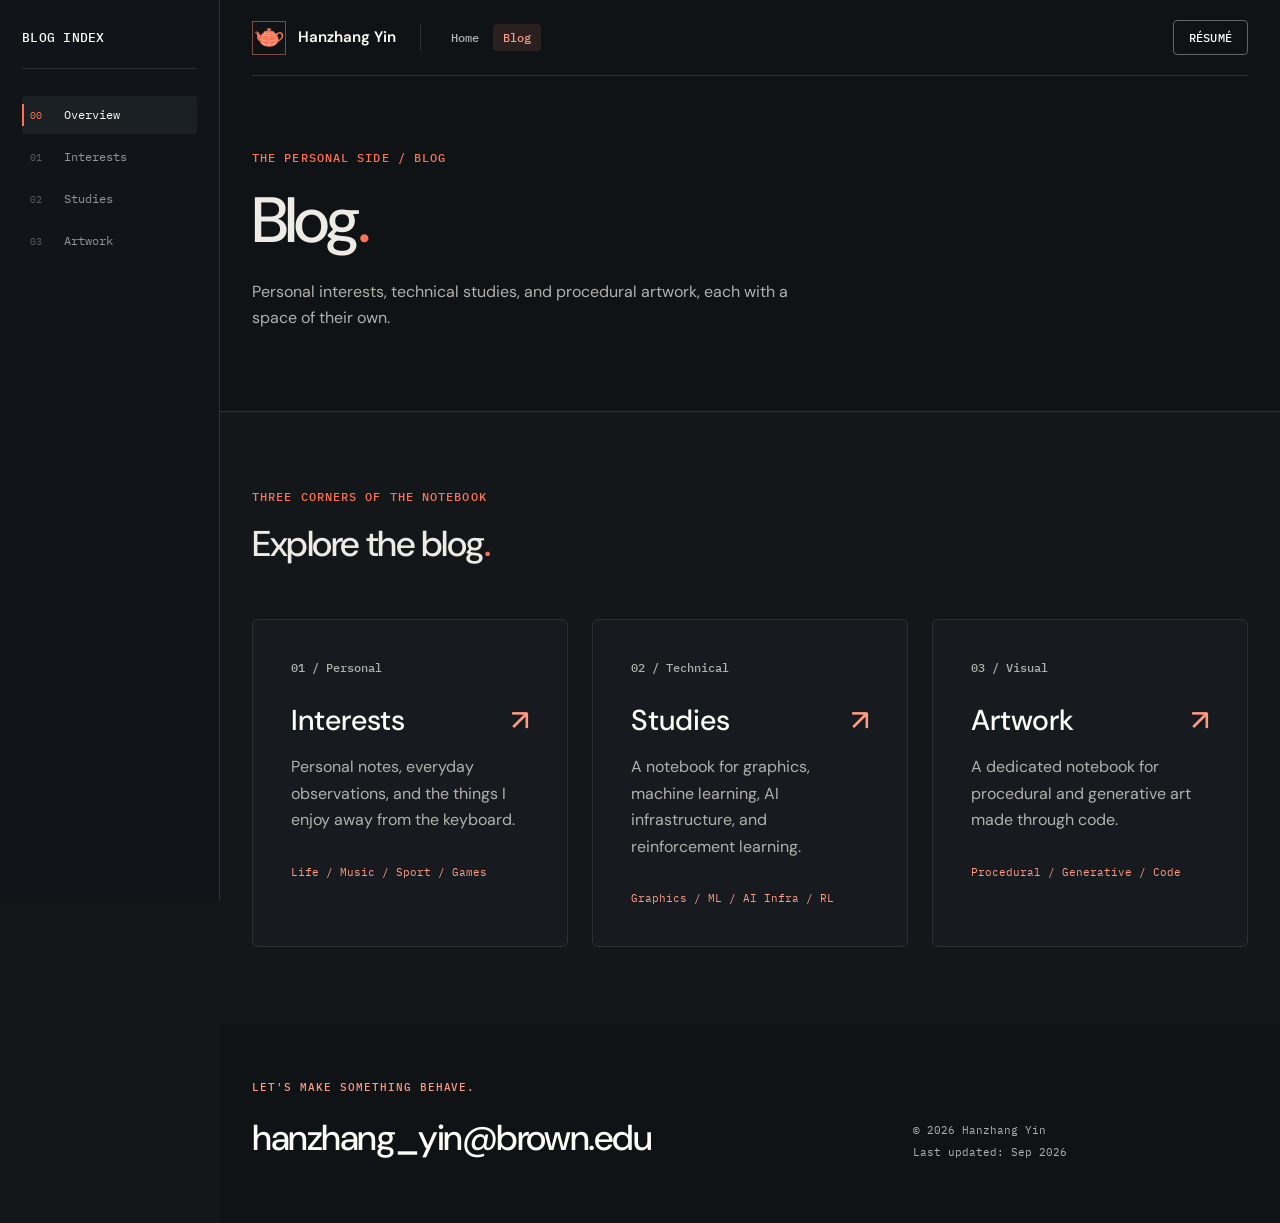
==== commit f64ca23f: "update - Sep 5th" ====
--- a/blog/blog.html
+++ b/blog/blog.html
@@ -74,8 +74,8 @@
             <a class="blog-category" href="studies/blog-studies.html" id="graphics-studies">
               <span class="project-kicker">02 / Technical</span>
               <h3>Studies <span aria-hidden="true">↗</span></h3>
-              <p>A notebook for graphics, machine learning, and other technical topics worth exploring.</p>
-              <span class="blog-category-meta">Graphics / Machine Learning</span>
+              <p>A notebook for graphics, machine learning, AI infrastructure, and reinforcement learning.</p>
+              <span class="blog-category-meta">Graphics / ML / AI Infra / RL</span>
             </a>
             <a class="blog-category" href="artwork/blog-artwork.html" id="artwork">
               <span class="project-kicker">03 / Visual</span>
